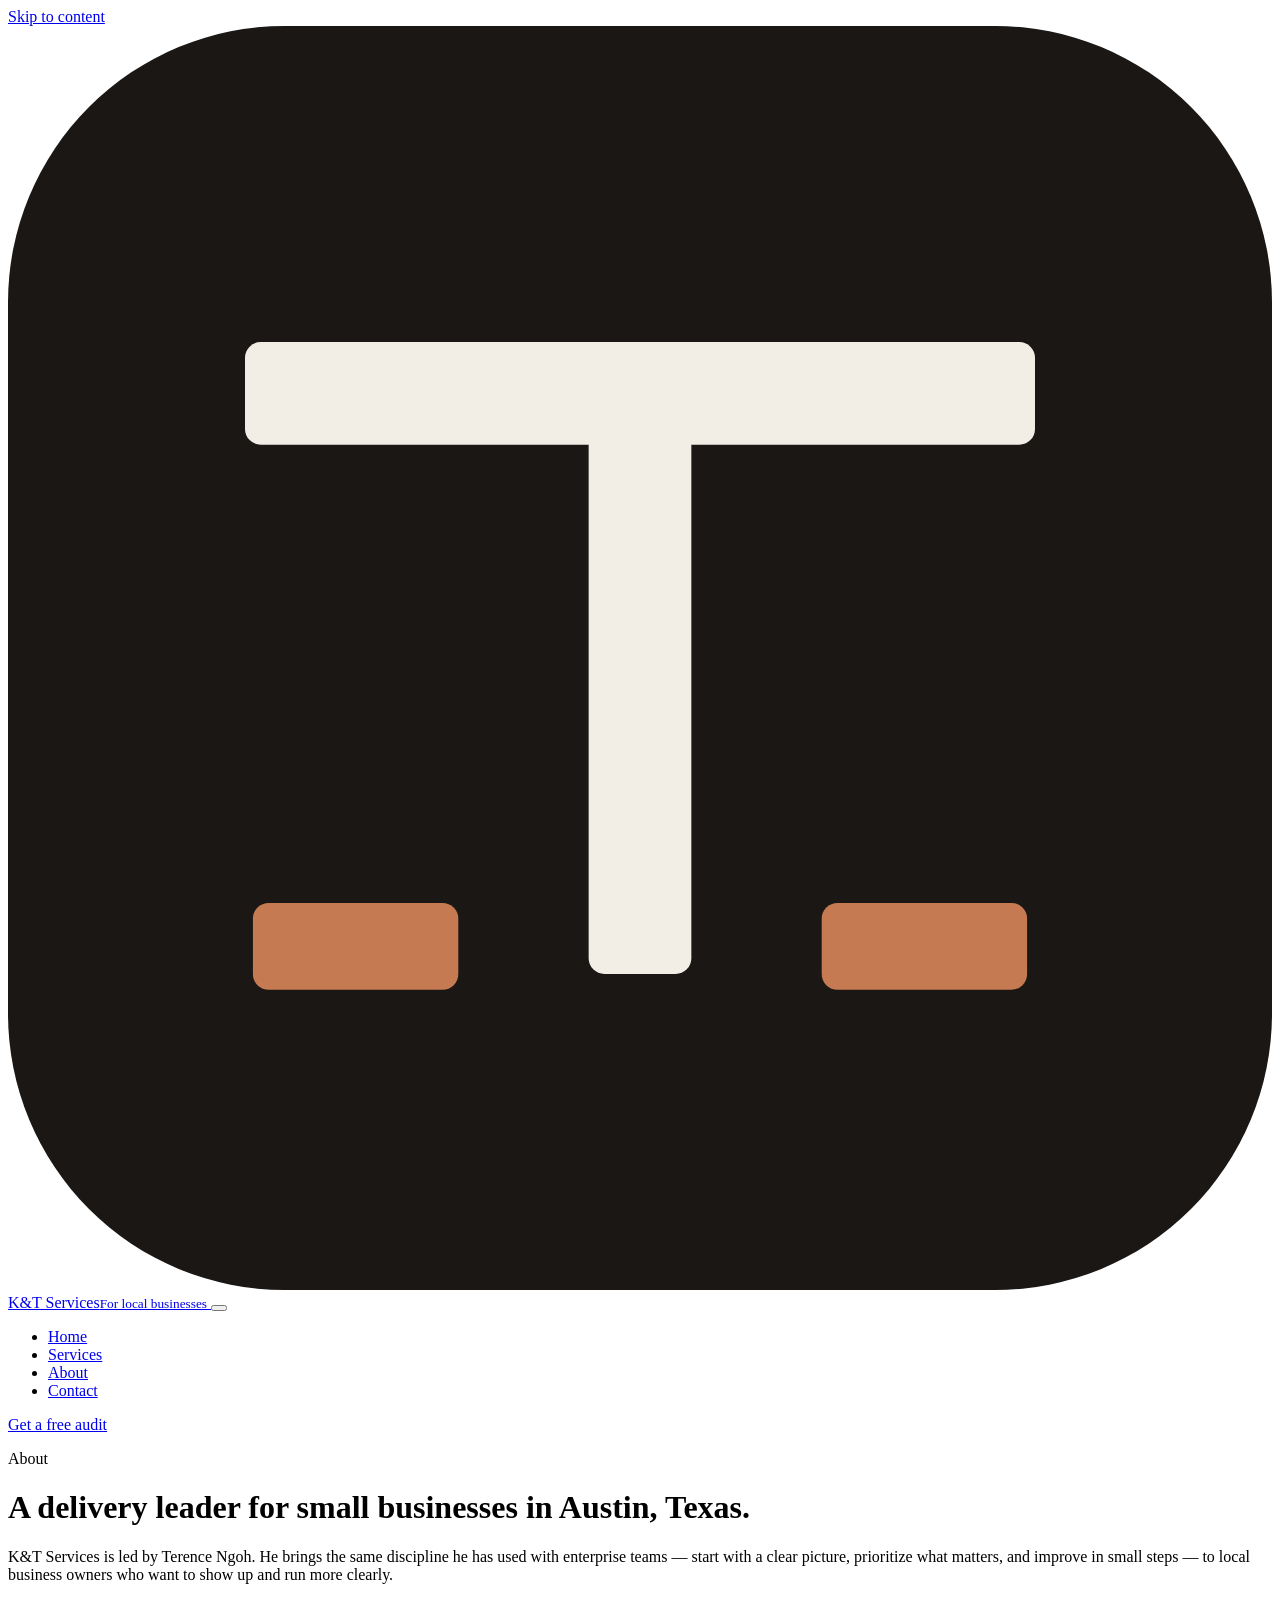
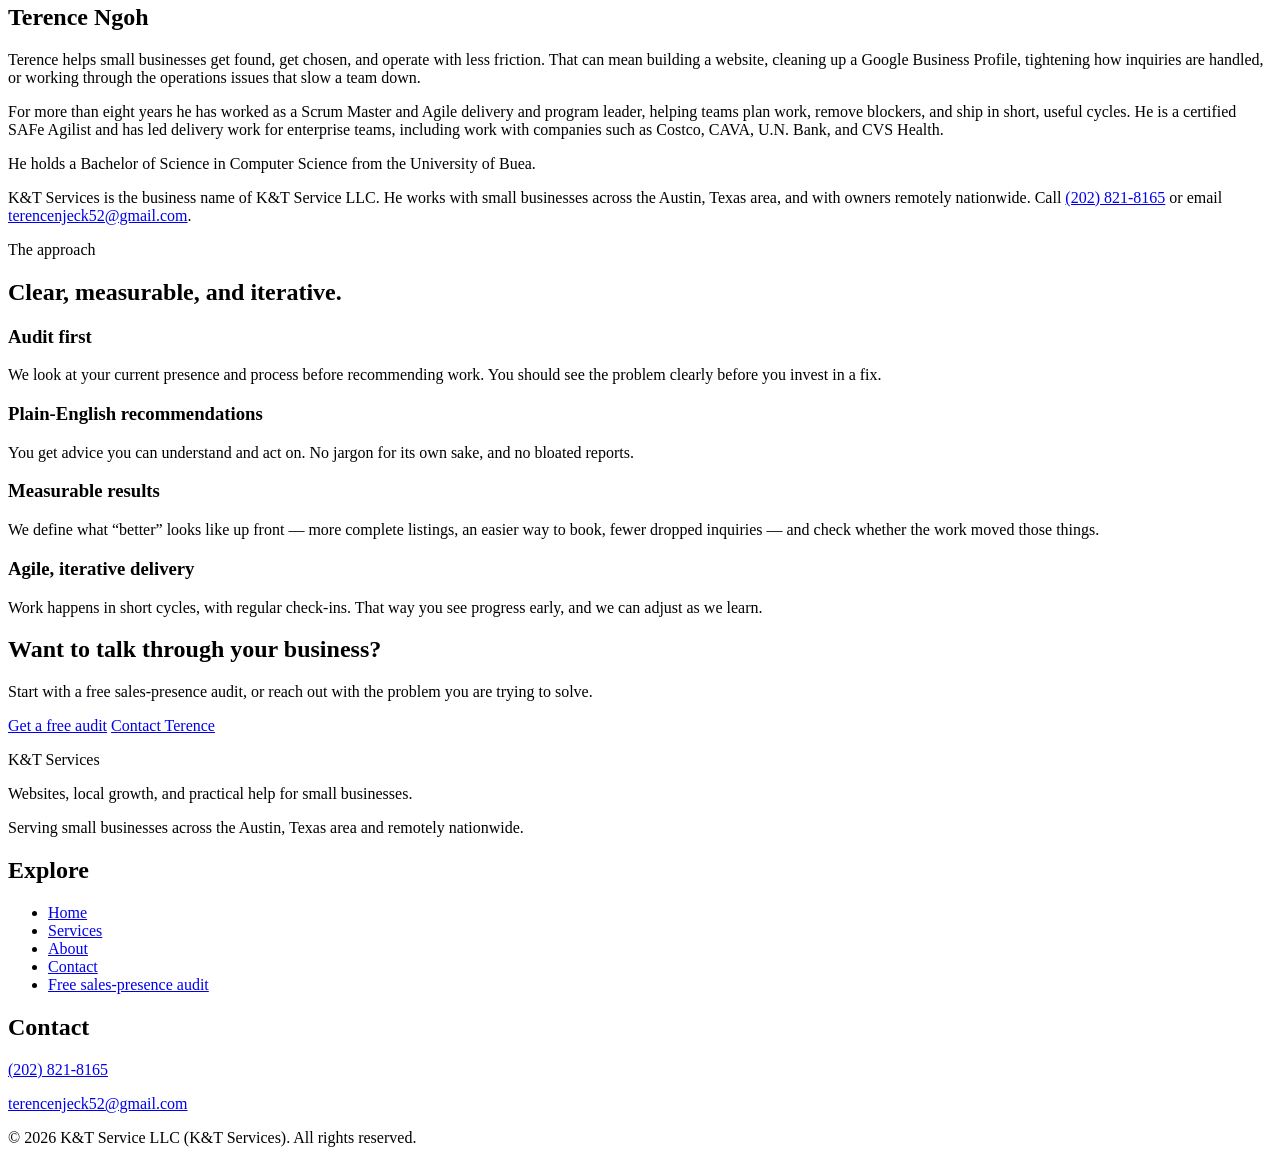
==== about.html @ d7139a8d "Austin version: change service area from DC/MD/VA to Austin, Texas" ====
<!DOCTYPE html>
<html lang="en">
<head>
  <meta charset="utf-8">
  <meta name="viewport" content="width=device-width, initial-scale=1">
  <title>About Terence Ngoh | K&amp;T Services in Austin, TX</title>
  <meta name="description" content="Terence Ngoh leads K&amp;T Services (K&amp;T Service LLC) and helps Austin, Texas businesses with websites, local visibility, and operations.">
  <link rel="canonical" href="https://terencengoh.github.io/k-and-t-services/about.html">
  <meta name="theme-color" content="#f3eee5">
  <meta property="og:type" content="website">
  <meta property="og:site_name" content="K&amp;T Services">
  <meta property="og:url" content="https://terencengoh.github.io/k-and-t-services/about.html">
  <meta property="og:locale" content="en_US">
  <meta property="og:title" content="About Terence Ngoh | K&amp;T Services in Austin, TX">
  <meta property="og:description" content="Terence Ngoh leads K&amp;T Services (K&amp;T Service LLC) and helps Austin, Texas businesses with websites, local visibility, and operations.">
  <meta name="twitter:card" content="summary">
  <meta name="twitter:title" content="About Terence Ngoh | K&amp;T Services in Austin, TX">
  <meta name="twitter:description" content="Terence Ngoh leads K&amp;T Services (K&amp;T Service LLC) and helps Austin, Texas businesses with websites, local visibility, and operations.">
  <link rel="icon" href="favicon.svg" type="image/svg+xml">
  <link rel="preconnect" href="https://fonts.googleapis.com">
  <link rel="preconnect" href="https://fonts.gstatic.com" crossorigin>
  <link href="https://fonts.googleapis.com/css2?family=Source+Serif+4:opsz,wght@8..60,500;8..60,600;8..60,700&display=swap" rel="stylesheet">
  <link rel="stylesheet" href="css/styles.css">
  <script type="application/ld+json">
{
  "@context": "https://schema.org",
  "@graph": [
    {
      "@type": "ProfessionalService",
      "@id": "https://terencengoh.github.io/k-and-t-services/#business",
      "name": "K&T Services",
      "legalName": "K&T Service LLC",
      "url": "https://terencengoh.github.io/k-and-t-services/",
      "description": "K&T Services builds websites, strengthens local visibility, and helps small businesses with sales and operations. Serving small businesses across the Austin, Texas area and remotely nationwide.",
      "telephone": "+1-202-821-8165",
      "email": "terencenjeck52@gmail.com",
      "logo": {
        "@type": "ImageObject",
        "url": "https://terencengoh.github.io/k-and-t-services/favicon.svg"
      },
      "founder": {
        "@type": "Person",
        "name": "Terence Ngoh",
        "url": "https://terencengoh.github.io/k-and-t-services/about.html"
      },
      "areaServed": [
        {
          "@type": "City",
          "name": "Austin, TX"
        },
        {
          "@type": "AdministrativeArea",
          "name": "Austin metro area, Texas"
        },
        {
          "@type": "Country",
          "name": "United States"
        }
      ],
      "hasOfferCatalog": {
        "@type": "OfferCatalog",
        "name": "Small-business services",
        "itemListElement": [
          {
            "@type": "Offer",
            "itemOffered": {
              "@type": "Service",
              "name": "Website building",
              "description": "A clear, mobile-friendly website that explains what a business does, builds trust, and makes it easy to call, book, or inquire.",
              "url": "https://terencengoh.github.io/k-and-t-services/services.html#websites"
            }
          },
          {
            "@type": "Offer",
            "itemOffered": {
              "@type": "Service",
              "name": "Local business growth",
              "description": "Google Business Profile, reviews, local search, consistent listings, social presence, and online booking so nearby customers can find and choose a business.",
              "url": "https://terencengoh.github.io/k-and-t-services/services.html#local-growth"
            }
          },
          {
            "@type": "Offer",
            "itemOffered": {
              "@type": "Service",
              "name": "Sales and operations help",
              "description": "Practical fixes for messy intake, unclear offers, broken follow-up, and day-to-day processes that slow a small business down or leak sales.",
              "url": "https://terencengoh.github.io/k-and-t-services/services.html#problem-solving"
            }
          },
          {
            "@type": "Offer",
            "itemOffered": {
              "@type": "Service",
              "name": "Free sales-presence audit",
              "description": "A review of how a business shows up online, with straightforward recommendations the owner can act on.",
              "url": "https://terencengoh.github.io/k-and-t-services/contact.html"
            }
          }
        ]
      },
      "contactPoint": {
        "@type": "ContactPoint",
        "telephone": "+1-202-821-8165",
        "email": "terencenjeck52@gmail.com",
        "contactType": "customer support",
        "areaServed": [
          "Austin, TX",
          "United States"
        ],
        "availableLanguage": "English"
      }
    },
    {
      "@type": "WebSite",
      "@id": "https://terencengoh.github.io/k-and-t-services/#website",
      "url": "https://terencengoh.github.io/k-and-t-services/",
      "name": "K&T Services",
      "publisher": {
        "@id": "https://terencengoh.github.io/k-and-t-services/#business"
      },
      "inLanguage": "en"
    }
  ]
}
  </script>
</head>
<body>
  <a class="skip-link" href="#main">Skip to content</a>
  <header class="site-header">
    <div class="header-inner">
      <a class="logo" href="index.html">
        <svg class="logo-mark" viewBox="0 0 32 32" aria-hidden="true" focusable="false">
  <rect width="32" height="32" rx="7" fill="#1a1714"/>
  <rect x="6" y="8" width="20" height="2.6" rx="0.4" fill="#f3eee5"/>
  <rect x="14.7" y="8" width="2.6" height="16" rx="0.4" fill="#f3eee5"/>
  <rect x="6.2" y="22.2" width="5.2" height="2.2" rx="0.4" fill="#c57a52"/>
  <rect x="20.6" y="22.2" width="5.2" height="2.2" rx="0.4" fill="#c57a52"/>
</svg>
        <span class="wordmark">K&amp;T Services<small>For local businesses</small></span>
      </a>
      <button class="nav-toggle" id="nav-toggle" type="button" aria-expanded="false" aria-controls="site-nav" aria-label="Open menu">
        <span class="nav-toggle-bars"></span>
      </button>
      <nav class="site-nav" id="site-nav" aria-label="Primary">
        <ul>
          <li><a href="index.html">Home</a></li>
          <li><a href="services.html">Services</a></li>
          <li><a href="about.html" aria-current="page">About</a></li>
          <li><a href="contact.html">Contact</a></li>
        </ul>
        <a class="btn header-cta" href="contact.html?service=audit">Get a free audit</a>
      </nav>
    </div>
  </header>
  <main id="main">
    <header class="page-hero">
      <div class="wrap">
        <p class="section-kicker">About</p>
        <h1>A delivery leader for small businesses in Austin, Texas.</h1>
        <p class="lede">K&amp;T Services is led by Terence Ngoh. He brings the same discipline he has used with enterprise teams — start with a clear picture, prioritize what matters, and improve in small steps — to local business owners who want to show up and run more clearly.</p>
      </div>
    </header>

    <section class="section" aria-labelledby="about-terence">
      <div class="wrap-narrow">
        <h2 id="about-terence">Terence Ngoh</h2>
        <p>Terence helps small businesses get found, get chosen, and operate with less friction. That can mean building a website, cleaning up a Google Business Profile, tightening how inquiries are handled, or working through the operations issues that slow a team down.</p>
        <p>For more than eight years he has worked as a Scrum Master and Agile delivery and program leader, helping teams plan work, remove blockers, and ship in short, useful cycles. He is a certified SAFe Agilist and has led delivery work for enterprise teams, including work with companies such as Costco, CAVA, U.N. Bank, and CVS Health.</p>
        <p>He holds a Bachelor of Science in Computer Science from the University of Buea.</p>
        <p>K&amp;T Services is the business name of K&amp;T Service LLC. He works with small businesses across the Austin, Texas area, and with owners remotely nationwide. Call <a href="tel:+12028218165">(202) 821-8165</a> or email <a href="mailto:terencenjeck52@gmail.com">terencenjeck52@gmail.com</a>.</p>
      </div>
    </section>

    <section class="section band" aria-labelledby="approach-heading">
      <div class="wrap">
        <div class="section-head">
          <p class="section-kicker">The approach</p>
          <h2 id="approach-heading">Clear, measurable, and iterative.</h2>
        </div>
        <div class="approach-grid">
          <article class="approach-item">
            <h3>Audit first</h3>
            <p>We look at your current presence and process before recommending work. You should see the problem clearly before you invest in a fix.</p>
          </article>
          <article class="approach-item">
            <h3>Plain-English recommendations</h3>
            <p>You get advice you can understand and act on. No jargon for its own sake, and no bloated reports.</p>
          </article>
          <article class="approach-item">
            <h3>Measurable results</h3>
            <p>We define what “better” looks like up front — more complete listings, an easier way to book, fewer dropped inquiries — and check whether the work moved those things.</p>
          </article>
          <article class="approach-item">
            <h3>Agile, iterative delivery</h3>
            <p>Work happens in short cycles, with regular check-ins. That way you see progress early, and we can adjust as we learn.</p>
          </article>
        </div>
      </div>
    </section>

    <section class="section" aria-labelledby="about-cta">
      <div class="wrap-narrow">
        <h2 id="about-cta">Want to talk through your business?</h2>
        <p>Start with a free sales-presence audit, or reach out with the problem you are trying to solve.</p>
        <div class="btn-row">
          <a class="btn btn-primary" href="contact.html?service=audit">Get a free audit</a>
          <a class="btn btn-secondary" href="contact.html">Contact Terence</a>
        </div>
      </div>
    </section>
  </main>
  <footer class="site-footer">
    <div class="wrap footer-grid">
      <div>
        <p class="wordmark">K&amp;T Services</p>
        <p>Websites, local growth, and practical help for small businesses.</p>
        <p>Serving small businesses across the Austin, Texas area and remotely nationwide.</p>
      </div>
      <nav class="footer-nav" aria-label="Footer">
        <h2>Explore</h2>
        <ul>
          <li><a href="index.html">Home</a></li>
          <li><a href="services.html">Services</a></li>
          <li><a href="about.html">About</a></li>
          <li><a href="contact.html">Contact</a></li>
          <li><a href="contact.html?service=audit">Free sales-presence audit</a></li>
        </ul>
      </nav>
      <div class="footer-contact">
        <h2>Contact</h2>
        <p><a href="tel:+12028218165">(202) 821-8165</a></p>
        <p><a href="mailto:terencenjeck52@gmail.com">terencenjeck52@gmail.com</a></p>
      </div>
    </div>
    <div class="wrap footer-meta">
      <p>&copy; <span data-year>2026</span> K&amp;T Service LLC (K&amp;T Services). All rights reserved.</p>
    </div>
  </footer>
  <script src="js/main.js" defer></script>
</body>
</html>
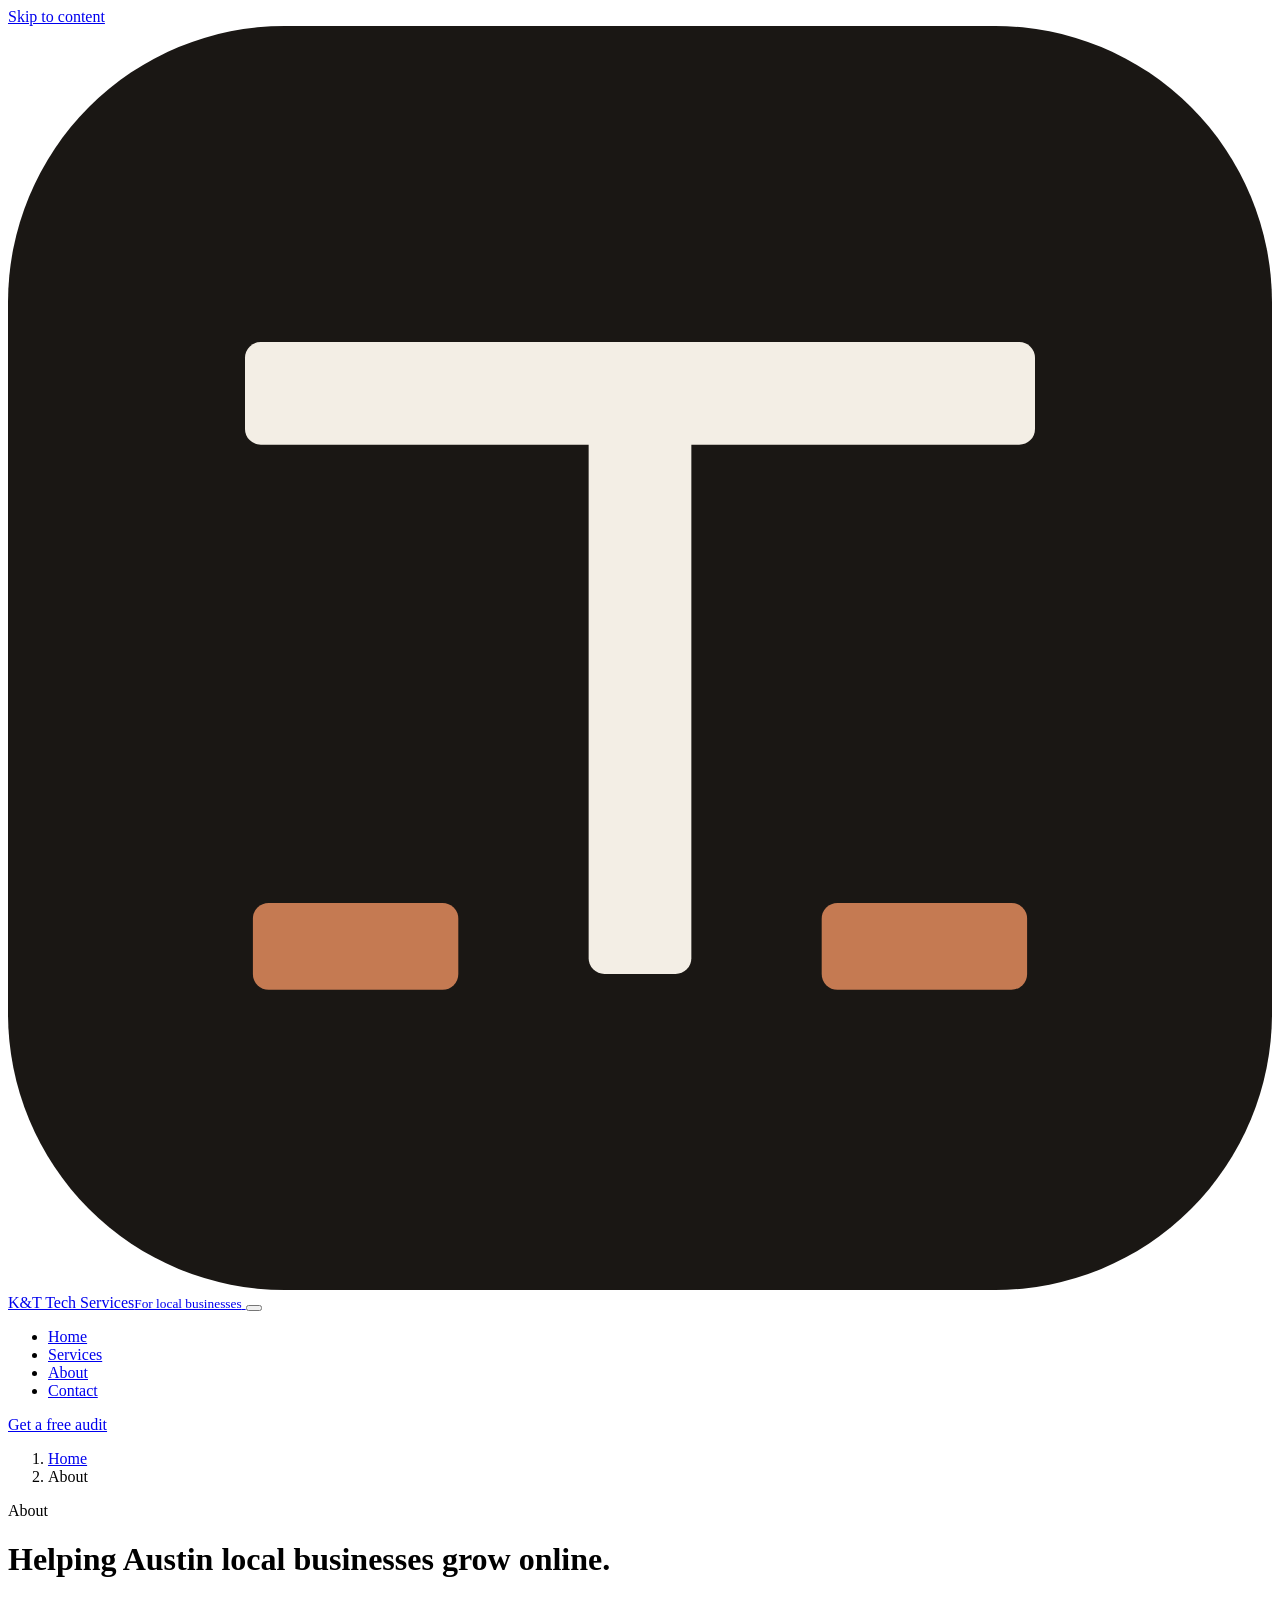
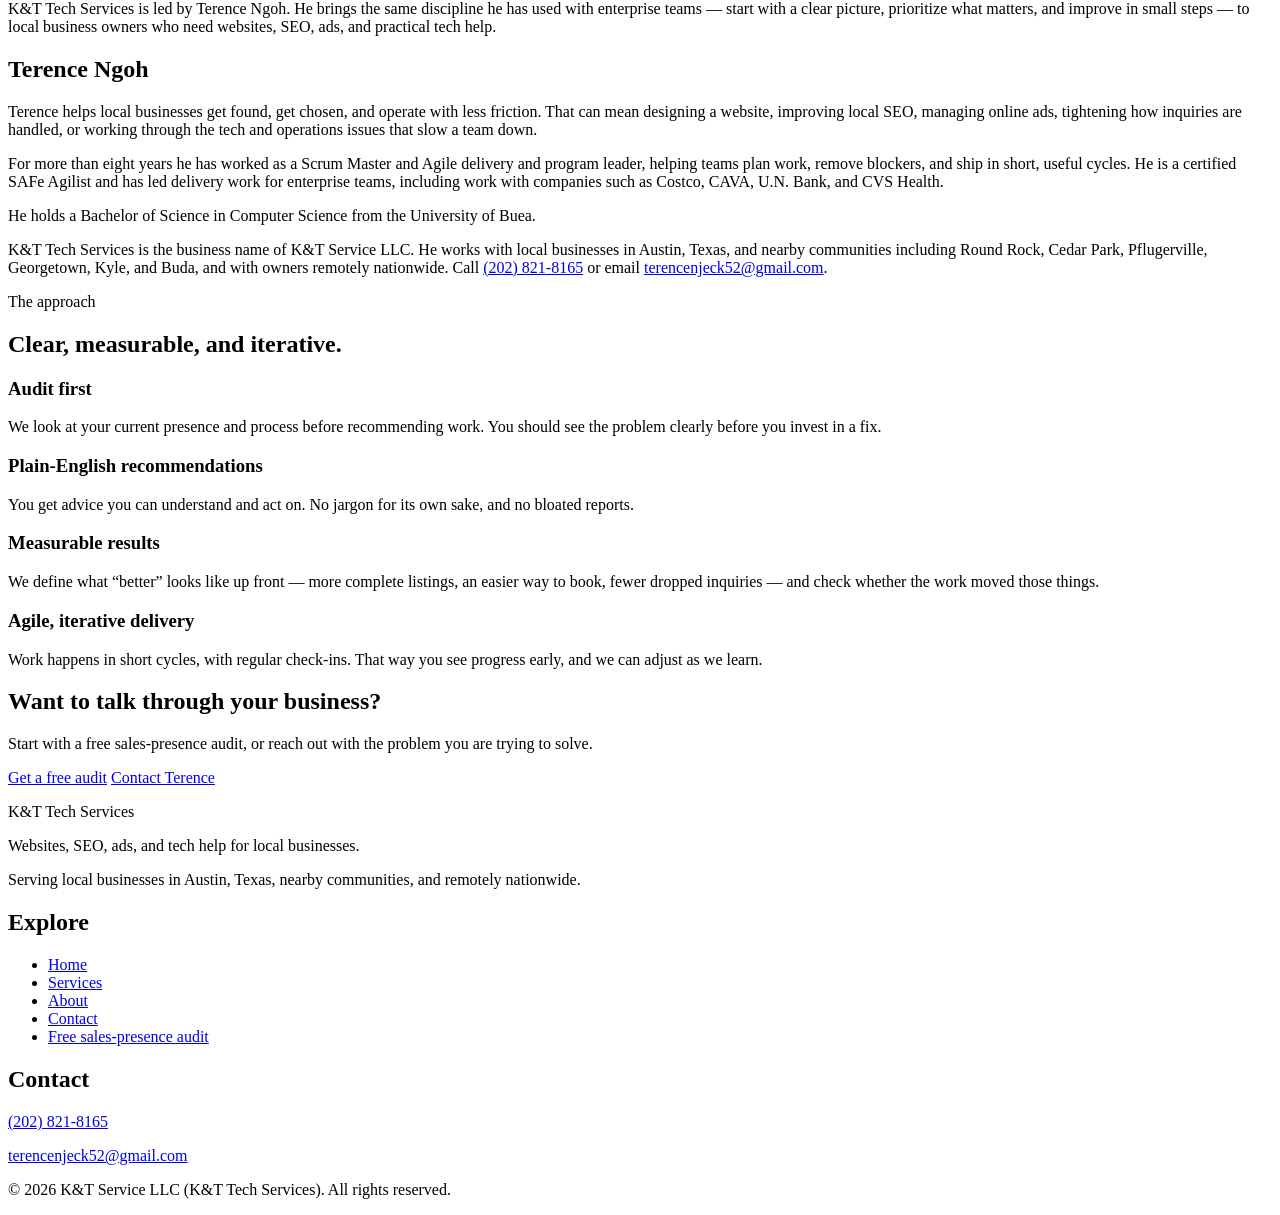
==== commit bbf19f0f: "SEO: rebrand to K&T Tech Services and add ads, Austin schema, and on-page metadata" ====
--- a/about.html
+++ b/about.html
@@ -3,19 +3,19 @@
 <head>
   <meta charset="utf-8">
   <meta name="viewport" content="width=device-width, initial-scale=1">
-  <title>About Terence Ngoh | K&amp;T Services in Austin, TX</title>
-  <meta name="description" content="Terence Ngoh leads K&amp;T Services (K&amp;T Service LLC) and helps Austin, Texas businesses with websites, local visibility, and operations.">
+  <title>About Terence Ngoh | K&amp;T Tech Services in Austin</title>
+  <meta name="description" content="Terence Ngoh leads K&amp;T Tech Services (K&amp;T Service LLC), helping Austin local businesses with websites, SEO, ads, and tech work.">
   <link rel="canonical" href="https://terencengoh.github.io/k-and-t-services/about.html">
   <meta name="theme-color" content="#f3eee5">
   <meta property="og:type" content="website">
-  <meta property="og:site_name" content="K&amp;T Services">
+  <meta property="og:site_name" content="K&amp;T Tech Services">
   <meta property="og:url" content="https://terencengoh.github.io/k-and-t-services/about.html">
   <meta property="og:locale" content="en_US">
-  <meta property="og:title" content="About Terence Ngoh | K&amp;T Services in Austin, TX">
-  <meta property="og:description" content="Terence Ngoh leads K&amp;T Services (K&amp;T Service LLC) and helps Austin, Texas businesses with websites, local visibility, and operations.">
+  <meta property="og:title" content="About Terence Ngoh | K&amp;T Tech Services in Austin">
+  <meta property="og:description" content="Terence Ngoh leads K&amp;T Tech Services (K&amp;T Service LLC), helping Austin local businesses with websites, SEO, ads, and tech work.">
   <meta name="twitter:card" content="summary">
-  <meta name="twitter:title" content="About Terence Ngoh | K&amp;T Services in Austin, TX">
-  <meta name="twitter:description" content="Terence Ngoh leads K&amp;T Services (K&amp;T Service LLC) and helps Austin, Texas businesses with websites, local visibility, and operations.">
+  <meta name="twitter:title" content="About Terence Ngoh | K&amp;T Tech Services in Austin">
+  <meta name="twitter:description" content="Terence Ngoh leads K&amp;T Tech Services (K&amp;T Service LLC), helping Austin local businesses with websites, SEO, ads, and tech work.">
   <link rel="icon" href="favicon.svg" type="image/svg+xml">
   <link rel="preconnect" href="https://fonts.googleapis.com">
   <link rel="preconnect" href="https://fonts.gstatic.com" crossorigin>
@@ -28,12 +28,14 @@
     {
       "@type": "ProfessionalService",
       "@id": "https://terencengoh.github.io/k-and-t-services/#business",
-      "name": "K&T Services",
+      "name": "K&T Tech Services",
       "legalName": "K&T Service LLC",
+      "alternateName": "K&T Services",
       "url": "https://terencengoh.github.io/k-and-t-services/",
-      "description": "K&T Services builds websites, strengthens local visibility, and helps small businesses with sales and operations. Serving small businesses across the Austin, Texas area and remotely nationwide.",
+      "description": "K&T Tech Services is a website design, SEO, ads, and tech services company for local businesses in Austin, Texas. The company builds local and business websites, manages SEO and online advertising, and helps with other tech work. Serving local businesses across the Austin, Texas area and remotely nationwide.",
       "telephone": "+1-202-821-8165",
       "email": "terencenjeck52@gmail.com",
+      "image": "https://terencengoh.github.io/k-and-t-services/favicon.svg",
       "logo": {
         "@type": "ImageObject",
         "url": "https://terencengoh.github.io/k-and-t-services/favicon.svg"
@@ -43,49 +45,140 @@
         "name": "Terence Ngoh",
         "url": "https://terencengoh.github.io/k-and-t-services/about.html"
       },
+      "serviceType": [
+        "Website design",
+        "Search engine optimization",
+        "Local SEO",
+        "Online advertising",
+        "Technology consulting"
+      ],
       "areaServed": [
         {
           "@type": "City",
-          "name": "Austin, TX"
+          "name": "Austin",
+          "containedInPlace": {
+            "@type": "State",
+            "name": "Texas"
+          }
+        },
+        {
+          "@type": "City",
+          "name": "Round Rock",
+          "containedInPlace": {
+            "@type": "State",
+            "name": "Texas"
+          }
+        },
+        {
+          "@type": "City",
+          "name": "Cedar Park",
+          "containedInPlace": {
+            "@type": "State",
+            "name": "Texas"
+          }
+        },
+        {
+          "@type": "City",
+          "name": "Pflugerville",
+          "containedInPlace": {
+            "@type": "State",
+            "name": "Texas"
+          }
+        },
+        {
+          "@type": "City",
+          "name": "Georgetown",
+          "containedInPlace": {
+            "@type": "State",
+            "name": "Texas"
+          }
+        },
+        {
+          "@type": "City",
+          "name": "Kyle",
+          "containedInPlace": {
+            "@type": "State",
+            "name": "Texas"
+          }
+        },
+        {
+          "@type": "City",
+          "name": "Buda",
+          "containedInPlace": {
+            "@type": "State",
+            "name": "Texas"
+          }
         },
         {
           "@type": "AdministrativeArea",
-          "name": "Austin metro area, Texas"
+          "name": "Travis County, Texas"
+        },
+        {
+          "@type": "AdministrativeArea",
+          "name": "Williamson County, Texas"
         },
         {
           "@type": "Country",
           "name": "United States"
         }
       ],
+      "sameAs": [
+        "https://www.facebook.com/profile.php?id=61582597083300"
+      ],
       "hasOfferCatalog": {
         "@type": "OfferCatalog",
-        "name": "Small-business services",
+        "name": "Services for local businesses",
         "itemListElement": [
           {
             "@type": "Offer",
             "itemOffered": {
               "@type": "Service",
-              "name": "Website building",
+              "name": "Website design",
               "description": "A clear, mobile-friendly website that explains what a business does, builds trust, and makes it easy to call, book, or inquire.",
-              "url": "https://terencengoh.github.io/k-and-t-services/services.html#websites"
+              "url": "https://terencengoh.github.io/k-and-t-services/services.html#websites",
+              "serviceType": "Website design",
+              "provider": {
+                "@id": "https://terencengoh.github.io/k-and-t-services/#business"
+              }
             }
           },
           {
             "@type": "Offer",
             "itemOffered": {
               "@type": "Service",
-              "name": "Local business growth",
-              "description": "Google Business Profile, reviews, local search, consistent listings, social presence, and online booking so nearby customers can find and choose a business.",
-              "url": "https://terencengoh.github.io/k-and-t-services/services.html#local-growth"
+              "name": "Local SEO",
+              "description": "Google Business Profile, reviews, local search, consistent listings, and a stronger search presence so nearby customers can find and choose a business.",
+              "url": "https://terencengoh.github.io/k-and-t-services/services.html#seo",
+              "serviceType": "Local SEO",
+              "provider": {
+                "@id": "https://terencengoh.github.io/k-and-t-services/#business"
+              }
             }
           },
           {
             "@type": "Offer",
             "itemOffered": {
               "@type": "Service",
-              "name": "Sales and operations help",
-              "description": "Practical fixes for messy intake, unclear offers, broken follow-up, and day-to-day processes that slow a small business down or leak sales.",
-              "url": "https://terencengoh.github.io/k-and-t-services/services.html#problem-solving"
+              "name": "Online advertising",
+              "description": "Planning and management of online ads on Google, Facebook, and similar platforms so local businesses can reach nearby customers.",
+              "url": "https://terencengoh.github.io/k-and-t-services/services.html#ads",
+              "serviceType": "Online advertising",
+              "provider": {
+                "@id": "https://terencengoh.github.io/k-and-t-services/#business"
+              }
+            }
+          },
+          {
+            "@type": "Offer",
+            "itemOffered": {
+              "@type": "Service",
+              "name": "Tech and operations help",
+              "description": "Practical tech and operations help, including messy intake, unclear offers, broken follow-up, and day-to-day processes that slow a small business down.",
+              "url": "https://terencengoh.github.io/k-and-t-services/services.html#tech",
+              "serviceType": "Technology consulting",
+              "provider": {
+                "@id": "https://terencengoh.github.io/k-and-t-services/#business"
+              }
             }
           },
           {
@@ -94,7 +187,11 @@
               "@type": "Service",
               "name": "Free sales-presence audit",
               "description": "A review of how a business shows up online, with straightforward recommendations the owner can act on.",
-              "url": "https://terencengoh.github.io/k-and-t-services/contact.html"
+              "url": "https://terencengoh.github.io/k-and-t-services/contact.html",
+              "serviceType": "Business consultation",
+              "provider": {
+                "@id": "https://terencengoh.github.io/k-and-t-services/#business"
+              }
             }
           }
         ]
@@ -115,11 +212,47 @@
       "@type": "WebSite",
       "@id": "https://terencengoh.github.io/k-and-t-services/#website",
       "url": "https://terencengoh.github.io/k-and-t-services/",
-      "name": "K&T Services",
+      "name": "K&T Tech Services",
+      "description": "Website design, SEO, online ads, and tech services for local businesses in Austin, Texas.",
       "publisher": {
         "@id": "https://terencengoh.github.io/k-and-t-services/#business"
       },
       "inLanguage": "en"
+    },
+    {
+      "@type": "WebPage",
+      "@id": "https://terencengoh.github.io/k-and-t-services/about.html#webpage",
+      "url": "https://terencengoh.github.io/k-and-t-services/about.html",
+      "name": "About Terence Ngoh | K&T Tech Services in Austin",
+      "description": "Terence Ngoh leads K&T Tech Services (K&T Service LLC), helping Austin local businesses with websites, SEO, ads, and tech work.",
+      "isPartOf": {
+        "@id": "https://terencengoh.github.io/k-and-t-services/#website"
+      },
+      "about": {
+        "@id": "https://terencengoh.github.io/k-and-t-services/#business"
+      },
+      "inLanguage": "en",
+      "breadcrumb": {
+        "@id": "https://terencengoh.github.io/k-and-t-services/about.html#breadcrumb"
+      }
+    },
+    {
+      "@type": "BreadcrumbList",
+      "@id": "https://terencengoh.github.io/k-and-t-services/about.html#breadcrumb",
+      "itemListElement": [
+        {
+          "@type": "ListItem",
+          "position": 1,
+          "name": "Home",
+          "item": "https://terencengoh.github.io/k-and-t-services/"
+        },
+        {
+          "@type": "ListItem",
+          "position": 2,
+          "name": "About",
+          "item": "https://terencengoh.github.io/k-and-t-services/about.html"
+        }
+      ]
     }
   ]
 }
@@ -137,7 +270,7 @@
   <rect x="6.2" y="22.2" width="5.2" height="2.2" rx="0.4" fill="#c57a52"/>
   <rect x="20.6" y="22.2" width="5.2" height="2.2" rx="0.4" fill="#c57a52"/>
 </svg>
-        <span class="wordmark">K&amp;T Services<small>For local businesses</small></span>
+        <span class="wordmark">K&amp;T Tech Services<small>For local businesses</small></span>
       </a>
       <button class="nav-toggle" id="nav-toggle" type="button" aria-expanded="false" aria-controls="site-nav" aria-label="Open menu">
         <span class="nav-toggle-bars"></span>
@@ -156,19 +289,25 @@
   <main id="main">
     <header class="page-hero">
       <div class="wrap">
+        <nav class="breadcrumbs" aria-label="Breadcrumb">
+          <ol>
+            <li><a href="index.html">Home</a></li>
+            <li><span aria-current="page">About</span></li>
+          </ol>
+        </nav>
         <p class="section-kicker">About</p>
-        <h1>A delivery leader for small businesses in Austin, Texas.</h1>
-        <p class="lede">K&amp;T Services is led by Terence Ngoh. He brings the same discipline he has used with enterprise teams — start with a clear picture, prioritize what matters, and improve in small steps — to local business owners who want to show up and run more clearly.</p>
+        <h1>Helping Austin local businesses grow online.</h1>
+        <p class="lede">K&amp;T Tech Services is led by Terence Ngoh. He brings the same discipline he has used with enterprise teams — start with a clear picture, prioritize what matters, and improve in small steps — to local business owners who need websites, SEO, ads, and practical tech help.</p>
       </div>
     </header>
 
     <section class="section" aria-labelledby="about-terence">
       <div class="wrap-narrow">
         <h2 id="about-terence">Terence Ngoh</h2>
-        <p>Terence helps small businesses get found, get chosen, and operate with less friction. That can mean building a website, cleaning up a Google Business Profile, tightening how inquiries are handled, or working through the operations issues that slow a team down.</p>
+        <p>Terence helps local businesses get found, get chosen, and operate with less friction. That can mean designing a website, improving local SEO, managing online ads, tightening how inquiries are handled, or working through the tech and operations issues that slow a team down.</p>
         <p>For more than eight years he has worked as a Scrum Master and Agile delivery and program leader, helping teams plan work, remove blockers, and ship in short, useful cycles. He is a certified SAFe Agilist and has led delivery work for enterprise teams, including work with companies such as Costco, CAVA, U.N. Bank, and CVS Health.</p>
         <p>He holds a Bachelor of Science in Computer Science from the University of Buea.</p>
-        <p>K&amp;T Services is the business name of K&amp;T Service LLC. He works with small businesses across the Austin, Texas area, and with owners remotely nationwide. Call <a href="tel:+12028218165">(202) 821-8165</a> or email <a href="mailto:terencenjeck52@gmail.com">terencenjeck52@gmail.com</a>.</p>
+        <p>K&amp;T Tech Services is the business name of K&amp;T Service LLC. He works with local businesses in Austin, Texas, and nearby communities including Round Rock, Cedar Park, Pflugerville, Georgetown, Kyle, and Buda, and with owners remotely nationwide. Call <a href="tel:+12028218165">(202) 821-8165</a> or email <a href="mailto:terencenjeck52@gmail.com">terencenjeck52@gmail.com</a>.</p>
       </div>
     </section>
 
@@ -213,9 +352,9 @@
   <footer class="site-footer">
     <div class="wrap footer-grid">
       <div>
-        <p class="wordmark">K&amp;T Services</p>
-        <p>Websites, local growth, and practical help for small businesses.</p>
-        <p>Serving small businesses across the Austin, Texas area and remotely nationwide.</p>
+        <p class="wordmark">K&amp;T Tech Services</p>
+        <p>Websites, SEO, ads, and tech help for local businesses.</p>
+        <p>Serving local businesses in Austin, Texas, nearby communities, and remotely nationwide.</p>
       </div>
       <nav class="footer-nav" aria-label="Footer">
         <h2>Explore</h2>
@@ -234,7 +373,7 @@
       </div>
     </div>
     <div class="wrap footer-meta">
-      <p>&copy; <span data-year>2026</span> K&amp;T Service LLC (K&amp;T Services). All rights reserved.</p>
+      <p>&copy; <span data-year>2026</span> K&amp;T Service LLC (K&amp;T Tech Services). All rights reserved.</p>
     </div>
   </footer>
   <script src="js/main.js" defer></script>
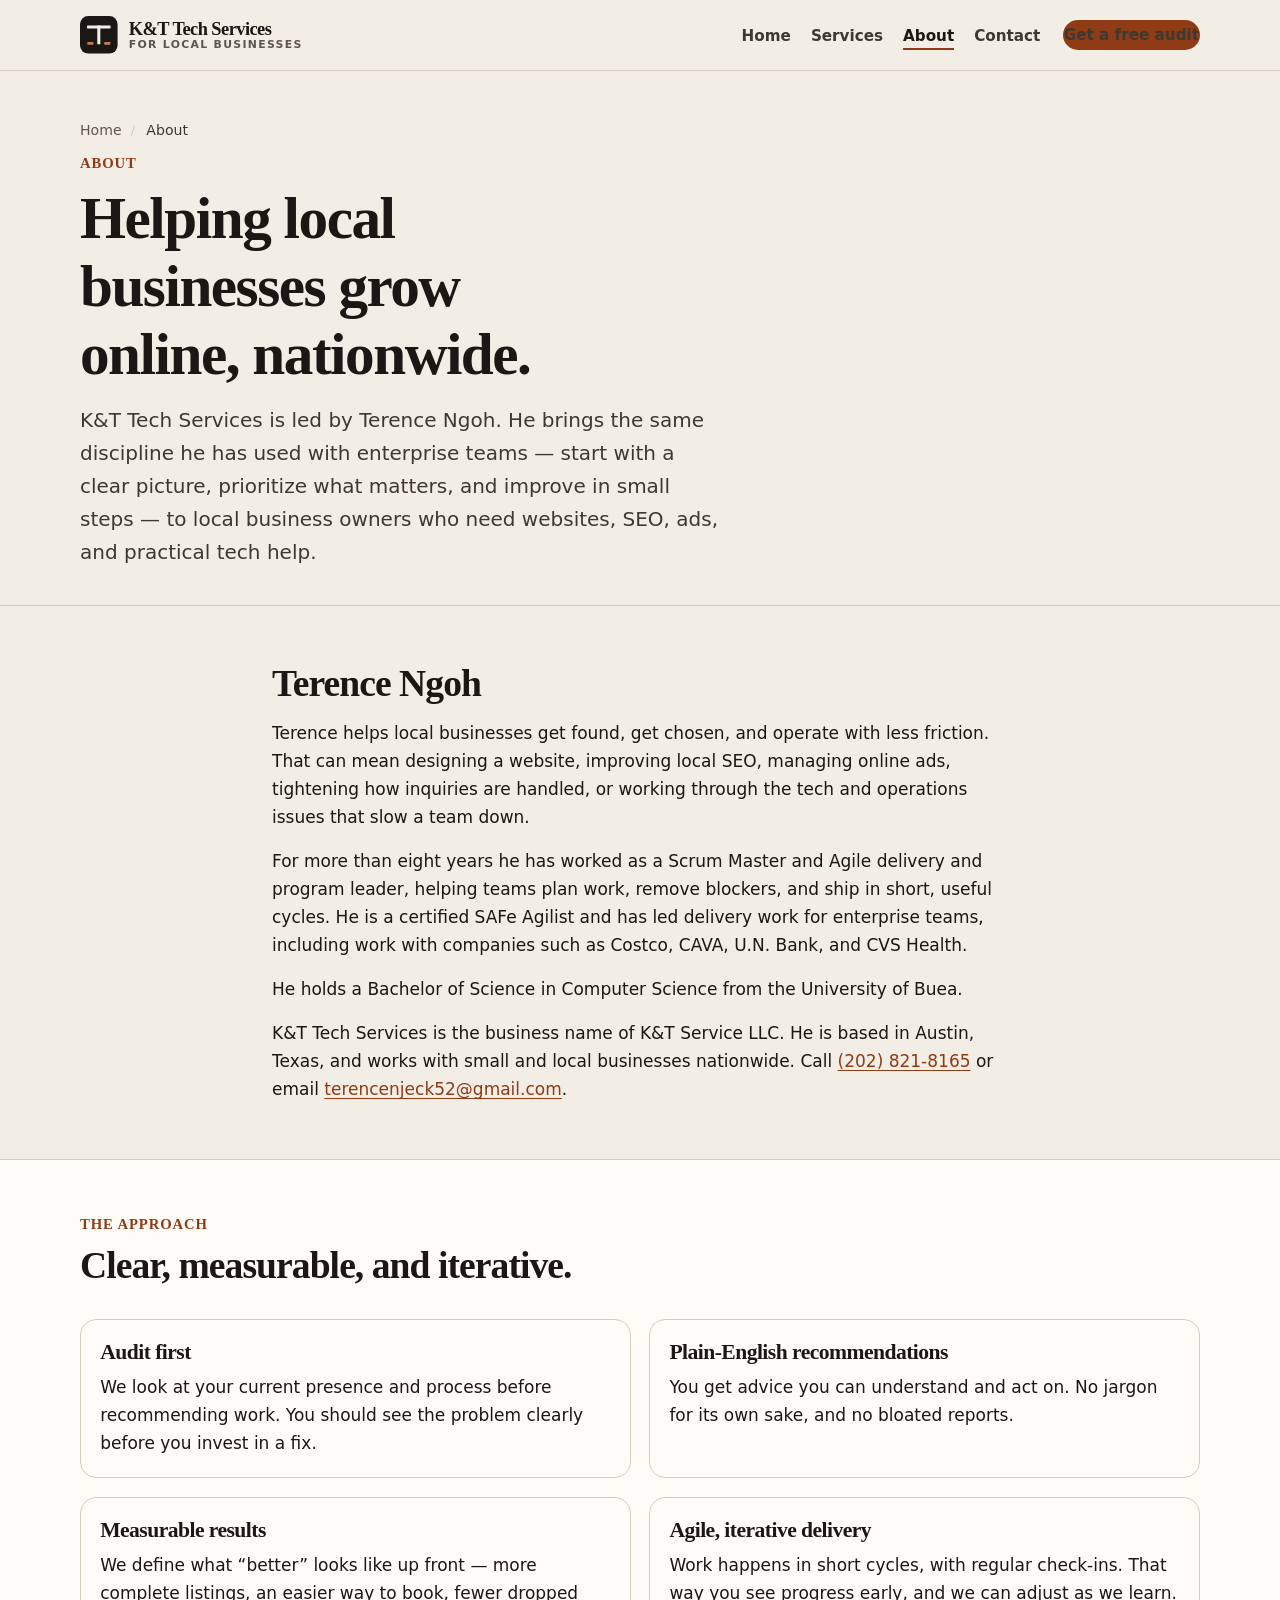
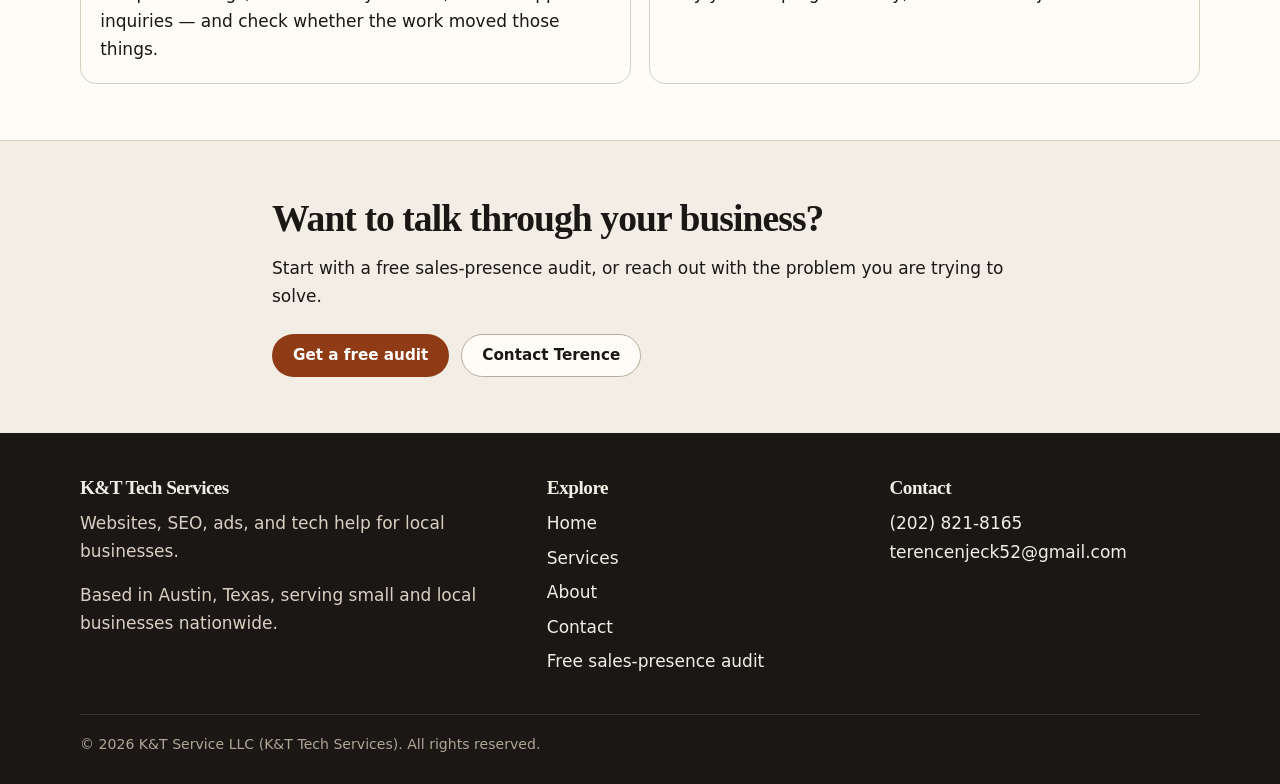
==== commit 90c022c3: "SEO: reframe service area as nationwide, with Austin as the company base" ====
--- a/about.html
+++ b/about.html
@@ -3,19 +3,19 @@
 <head>
   <meta charset="utf-8">
   <meta name="viewport" content="width=device-width, initial-scale=1">
-  <title>About Terence Ngoh | K&amp;T Tech Services in Austin</title>
-  <meta name="description" content="Terence Ngoh leads K&amp;T Tech Services (K&amp;T Service LLC), helping Austin local businesses with websites, SEO, ads, and tech work.">
+  <title>About Terence Ngoh | K&amp;T Tech Services</title>
+  <meta name="description" content="Terence Ngoh leads K&amp;T Tech Services (K&amp;T Service LLC), helping small and local businesses nationwide with websites, SEO, ads, and tech work.">
   <link rel="canonical" href="https://terencengoh.github.io/k-and-t-services/about.html">
   <meta name="theme-color" content="#f3eee5">
   <meta property="og:type" content="website">
   <meta property="og:site_name" content="K&amp;T Tech Services">
   <meta property="og:url" content="https://terencengoh.github.io/k-and-t-services/about.html">
   <meta property="og:locale" content="en_US">
-  <meta property="og:title" content="About Terence Ngoh | K&amp;T Tech Services in Austin">
-  <meta property="og:description" content="Terence Ngoh leads K&amp;T Tech Services (K&amp;T Service LLC), helping Austin local businesses with websites, SEO, ads, and tech work.">
+  <meta property="og:title" content="About Terence Ngoh | K&amp;T Tech Services">
+  <meta property="og:description" content="Terence Ngoh leads K&amp;T Tech Services (K&amp;T Service LLC), helping small and local businesses nationwide with websites, SEO, ads, and tech work.">
   <meta name="twitter:card" content="summary">
-  <meta name="twitter:title" content="About Terence Ngoh | K&amp;T Tech Services in Austin">
-  <meta name="twitter:description" content="Terence Ngoh leads K&amp;T Tech Services (K&amp;T Service LLC), helping Austin local businesses with websites, SEO, ads, and tech work.">
+  <meta name="twitter:title" content="About Terence Ngoh | K&amp;T Tech Services">
+  <meta name="twitter:description" content="Terence Ngoh leads K&amp;T Tech Services (K&amp;T Service LLC), helping small and local businesses nationwide with websites, SEO, ads, and tech work.">
   <link rel="icon" href="favicon.svg" type="image/svg+xml">
   <link rel="preconnect" href="https://fonts.googleapis.com">
   <link rel="preconnect" href="https://fonts.gstatic.com" crossorigin>
@@ -32,7 +32,7 @@
       "legalName": "K&T Service LLC",
       "alternateName": "K&T Services",
       "url": "https://terencengoh.github.io/k-and-t-services/",
-      "description": "K&T Tech Services is a website design, SEO, ads, and tech services company for local businesses in Austin, Texas. The company builds local and business websites, manages SEO and online advertising, and helps with other tech work. Serving local businesses across the Austin, Texas area and remotely nationwide.",
+      "description": "K&T Tech Services is a website design, SEO, ads, and tech services company for small and local businesses nationwide. The company is based in Austin, Texas, and builds local and business websites, manages SEO and online advertising, and helps with other tech work for businesses across the United States.",
       "telephone": "+1-202-821-8165",
       "email": "terencenjeck52@gmail.com",
       "image": "https://terencengoh.github.io/k-and-t-services/favicon.svg",
@@ -52,76 +52,10 @@
         "Online advertising",
         "Technology consulting"
       ],
-      "areaServed": [
-        {
-          "@type": "City",
-          "name": "Austin",
-          "containedInPlace": {
-            "@type": "State",
-            "name": "Texas"
-          }
-        },
-        {
-          "@type": "City",
-          "name": "Round Rock",
-          "containedInPlace": {
-            "@type": "State",
-            "name": "Texas"
-          }
-        },
-        {
-          "@type": "City",
-          "name": "Cedar Park",
-          "containedInPlace": {
-            "@type": "State",
-            "name": "Texas"
-          }
-        },
-        {
-          "@type": "City",
-          "name": "Pflugerville",
-          "containedInPlace": {
-            "@type": "State",
-            "name": "Texas"
-          }
-        },
-        {
-          "@type": "City",
-          "name": "Georgetown",
-          "containedInPlace": {
-            "@type": "State",
-            "name": "Texas"
-          }
-        },
-        {
-          "@type": "City",
-          "name": "Kyle",
-          "containedInPlace": {
-            "@type": "State",
-            "name": "Texas"
-          }
-        },
-        {
-          "@type": "City",
-          "name": "Buda",
-          "containedInPlace": {
-            "@type": "State",
-            "name": "Texas"
-          }
-        },
-        {
-          "@type": "AdministrativeArea",
-          "name": "Travis County, Texas"
-        },
-        {
-          "@type": "AdministrativeArea",
-          "name": "Williamson County, Texas"
-        },
-        {
-          "@type": "Country",
-          "name": "United States"
-        }
-      ],
+      "areaServed": {
+        "@type": "Country",
+        "name": "United States"
+      },
       "sameAs": [
         "https://www.facebook.com/profile.php?id=61582597083300"
       ],
@@ -201,10 +135,7 @@
         "telephone": "+1-202-821-8165",
         "email": "terencenjeck52@gmail.com",
         "contactType": "customer support",
-        "areaServed": [
-          "Austin, TX",
-          "United States"
-        ],
+        "areaServed": "United States",
         "availableLanguage": "English"
       }
     },
@@ -213,7 +144,7 @@
       "@id": "https://terencengoh.github.io/k-and-t-services/#website",
       "url": "https://terencengoh.github.io/k-and-t-services/",
       "name": "K&T Tech Services",
-      "description": "Website design, SEO, online ads, and tech services for local businesses in Austin, Texas.",
+      "description": "Website design, SEO, online ads, and tech services for small and local businesses nationwide.",
       "publisher": {
         "@id": "https://terencengoh.github.io/k-and-t-services/#business"
       },
@@ -223,8 +154,8 @@
       "@type": "WebPage",
       "@id": "https://terencengoh.github.io/k-and-t-services/about.html#webpage",
       "url": "https://terencengoh.github.io/k-and-t-services/about.html",
-      "name": "About Terence Ngoh | K&T Tech Services in Austin",
-      "description": "Terence Ngoh leads K&T Tech Services (K&T Service LLC), helping Austin local businesses with websites, SEO, ads, and tech work.",
+      "name": "About Terence Ngoh | K&T Tech Services",
+      "description": "Terence Ngoh leads K&T Tech Services (K&T Service LLC), helping small and local businesses nationwide with websites, SEO, ads, and tech work.",
       "isPartOf": {
         "@id": "https://terencengoh.github.io/k-and-t-services/#website"
       },
@@ -296,7 +227,7 @@
           </ol>
         </nav>
         <p class="section-kicker">About</p>
-        <h1>Helping Austin local businesses grow online.</h1>
+        <h1>Helping local businesses grow online, nationwide.</h1>
         <p class="lede">K&amp;T Tech Services is led by Terence Ngoh. He brings the same discipline he has used with enterprise teams — start with a clear picture, prioritize what matters, and improve in small steps — to local business owners who need websites, SEO, ads, and practical tech help.</p>
       </div>
     </header>
@@ -307,7 +238,7 @@
         <p>Terence helps local businesses get found, get chosen, and operate with less friction. That can mean designing a website, improving local SEO, managing online ads, tightening how inquiries are handled, or working through the tech and operations issues that slow a team down.</p>
         <p>For more than eight years he has worked as a Scrum Master and Agile delivery and program leader, helping teams plan work, remove blockers, and ship in short, useful cycles. He is a certified SAFe Agilist and has led delivery work for enterprise teams, including work with companies such as Costco, CAVA, U.N. Bank, and CVS Health.</p>
         <p>He holds a Bachelor of Science in Computer Science from the University of Buea.</p>
-        <p>K&amp;T Tech Services is the business name of K&amp;T Service LLC. He works with local businesses in Austin, Texas, and nearby communities including Round Rock, Cedar Park, Pflugerville, Georgetown, Kyle, and Buda, and with owners remotely nationwide. Call <a href="tel:+12028218165">(202) 821-8165</a> or email <a href="mailto:terencenjeck52@gmail.com">terencenjeck52@gmail.com</a>.</p>
+        <p>K&amp;T Tech Services is the business name of K&amp;T Service LLC. He is based in Austin, Texas, and works with small and local businesses nationwide. Call <a href="tel:+12028218165">(202) 821-8165</a> or email <a href="mailto:terencenjeck52@gmail.com">terencenjeck52@gmail.com</a>.</p>
       </div>
     </section>
 
@@ -354,7 +285,7 @@
       <div>
         <p class="wordmark">K&amp;T Tech Services</p>
         <p>Websites, SEO, ads, and tech help for local businesses.</p>
-        <p>Serving local businesses in Austin, Texas, nearby communities, and remotely nationwide.</p>
+        <p>Based in Austin, Texas, serving small and local businesses nationwide.</p>
       </div>
       <nav class="footer-nav" aria-label="Footer">
         <h2>Explore</h2>
--- a/css/styles.css
+++ b/css/styles.css
@@ -0,0 +1,954 @@
+/* K&T Tech Services — shared styles */
+:root {
+  --ink: #1a1714;
+  --ink-soft: #3d3832;
+  --muted: #5c564e;
+  --cream: #f3eee5;
+  --paper: #fffcf7;
+  --sand: #e7dfd2;
+  --line: #d6cdbf;
+  --accent: #8e3b16;
+  --accent-hover: #6f2c10;
+  --accent-soft: #f4e5d8;
+  --forest: #2c4a45;
+  --forest-soft: #dce7e4;
+  --focus: #8e3b16;
+  --danger: #8a1c1c;
+  --shadow: 0 16px 40px rgba(26, 23, 20, 0.08);
+  --shadow-soft: 0 8px 24px rgba(26, 23, 20, 0.06);
+  --radius: 1rem;
+  --radius-sm: 0.75rem;
+  --header-h: 4.35rem;
+  --max: 70rem;
+  --narrow: 46rem;
+  --font-serif: "Source Serif 4", Georgia, "Times New Roman", serif;
+  --font-sans: "Segoe UI", system-ui, -apple-system, "Helvetica Neue", Helvetica, Arial, sans-serif;
+  --space: 1.25rem;
+}
+
+*,
+*::before,
+*::after {
+  box-sizing: border-box;
+}
+
+html {
+  scroll-behavior: smooth;
+}
+
+html:focus-within {
+  scroll-behavior: smooth;
+}
+
+body {
+  margin: 0;
+  background: var(--cream);
+  color: var(--ink);
+  font-family: var(--font-sans);
+  font-size: 1.0625rem;
+  line-height: 1.65;
+  min-height: 100vh;
+  display: flex;
+  flex-direction: column;
+}
+
+img,
+svg {
+  max-width: 100%;
+  display: block;
+}
+
+a {
+  color: var(--accent);
+  text-decoration-thickness: 1px;
+  text-underline-offset: 0.18em;
+}
+
+a:hover {
+  color: var(--accent-hover);
+}
+
+:focus-visible {
+  outline: 2px solid var(--focus);
+  outline-offset: 3px;
+}
+
+.skip-link {
+  position: absolute;
+  left: 1rem;
+  top: -4rem;
+  z-index: 200;
+  background: var(--ink);
+  color: var(--paper);
+  padding: 0.6rem 1rem;
+  border-radius: 0.4rem;
+  text-decoration: none;
+}
+
+.skip-link:focus {
+  top: 0.75rem;
+}
+
+h1,
+h2,
+h3,
+h4,
+.wordmark,
+.step-num,
+.hero-kicker,
+.section-kicker {
+  font-family: var(--font-serif);
+  font-weight: 600;
+  letter-spacing: -0.025em;
+  line-height: 1.15;
+  color: var(--ink);
+}
+
+h1 {
+  font-size: clamp(2.15rem, 5.4vw, 3.7rem);
+  margin: 0 0 1rem;
+}
+
+h2 {
+  font-size: clamp(1.7rem, 3.2vw, 2.35rem);
+  margin: 0 0 0.85rem;
+}
+
+h3 {
+  font-size: 1.35rem;
+  margin: 0 0 0.5rem;
+}
+
+p {
+  margin: 0 0 1rem;
+}
+
+p:last-child {
+  margin-bottom: 0;
+}
+
+.lede {
+  font-size: clamp(1.1rem, 2vw, 1.25rem);
+  color: var(--ink-soft);
+  max-width: 40rem;
+}
+
+.muted {
+  color: var(--muted);
+}
+
+.section-kicker,
+.hero-kicker {
+  display: block;
+  font-size: 0.92rem;
+  font-weight: 600;
+  letter-spacing: 0.06em;
+  text-transform: uppercase;
+  color: var(--accent);
+  margin-bottom: 0.7rem;
+}
+
+.wrap {
+  width: min(calc(100% - 2rem), var(--max));
+  margin-inline: auto;
+}
+
+.wrap-narrow {
+  width: min(calc(100% - 2rem), var(--narrow));
+  margin-inline: auto;
+}
+
+/* Header */
+.site-header {
+  position: sticky;
+  top: 0;
+  z-index: 100;
+  background: color-mix(in srgb, var(--cream) 88%, transparent);
+  backdrop-filter: blur(14px);
+  -webkit-backdrop-filter: blur(14px);
+  border-bottom: 1px solid var(--line);
+}
+
+.header-inner {
+  width: min(calc(100% - 2rem), var(--max));
+  margin-inline: auto;
+  min-height: var(--header-h);
+  display: flex;
+  align-items: center;
+  justify-content: space-between;
+  gap: 1rem;
+}
+
+.logo {
+  display: flex;
+  align-items: center;
+  gap: 0.7rem;
+  text-decoration: none;
+  color: var(--ink);
+  flex-shrink: 0;
+}
+
+.logo:hover {
+  color: var(--ink);
+}
+
+.logo-mark {
+  width: 2.35rem;
+  height: 2.35rem;
+  flex-shrink: 0;
+}
+
+.wordmark {
+  font-size: 1.15rem;
+  letter-spacing: -0.03em;
+  font-weight: 600;
+  line-height: 1.1;
+}
+
+.wordmark small {
+  display: block;
+  font-family: var(--font-sans);
+  font-size: 0.68rem;
+  font-weight: 600;
+  letter-spacing: 0.12em;
+  text-transform: uppercase;
+  color: var(--muted);
+}
+
+.nav-toggle {
+  display: none;
+  width: 2.75rem;
+  height: 2.75rem;
+  border: 1px solid var(--line);
+  background: var(--paper);
+  border-radius: 0.55rem;
+  cursor: pointer;
+  align-items: center;
+  justify-content: center;
+  padding: 0;
+}
+
+.nav-toggle-bars {
+  display: block;
+  width: 1.15rem;
+  height: 2px;
+  background: var(--ink);
+  position: relative;
+  border: 0;
+}
+
+.nav-toggle-bars::before,
+.nav-toggle-bars::after {
+  content: "";
+  position: absolute;
+  left: 0;
+  width: 1.15rem;
+  height: 2px;
+  background: var(--ink);
+}
+
+.nav-toggle-bars::before {
+  top: -6px;
+}
+
+.nav-toggle-bars::after {
+  top: 6px;
+}
+
+.nav-toggle[aria-expanded="true"] .nav-toggle-bars {
+  background: transparent;
+}
+
+.nav-toggle[aria-expanded="true"] .nav-toggle-bars::before {
+  top: 0;
+  transform: rotate(45deg);
+}
+
+.nav-toggle[aria-expanded="true"] .nav-toggle-bars::after {
+  top: 0;
+  transform: rotate(-45deg);
+}
+
+.site-nav {
+  display: flex;
+  align-items: center;
+  gap: 0.35rem 1.4rem;
+}
+
+.site-nav ul {
+  display: flex;
+  gap: 0.2rem 1.25rem;
+  list-style: none;
+  margin: 0;
+  padding: 0;
+}
+
+.site-nav a {
+  color: var(--ink-soft);
+  text-decoration: none;
+  font-weight: 600;
+  font-size: 0.95rem;
+  padding: 0.3rem 0;
+}
+
+.site-nav a:hover,
+.site-nav a[aria-current="page"] {
+  color: var(--ink);
+}
+
+.site-nav a[aria-current="page"] {
+  box-shadow: inset 0 -2px 0 var(--accent);
+}
+
+.btn {
+  display: inline-flex;
+  align-items: center;
+  justify-content: center;
+  gap: 0.45rem;
+  border: 1px solid transparent;
+  border-radius: 999px;
+  padding: 0.72rem 1.25rem;
+  font: inherit;
+  font-size: 0.95rem;
+  font-weight: 650;
+  line-height: 1.2;
+  text-decoration: none;
+  cursor: pointer;
+  transition: background-color 0.15s ease, color 0.15s ease, border-color 0.15s ease, transform 0.15s ease;
+}
+
+.btn:hover {
+  text-decoration: none;
+}
+
+.btn-primary,
+.header-cta {
+  background: var(--accent);
+  color: #fff;
+}
+
+.btn-primary:hover,
+.header-cta:hover {
+  background: var(--accent-hover);
+  color: #fff;
+}
+
+.btn-secondary {
+  background: var(--paper);
+  color: var(--ink);
+  border-color: #b6ac9e;
+}
+
+.btn-secondary:hover {
+  background: #fff;
+  color: var(--ink);
+  border-color: var(--ink);
+}
+
+.btn-ghost {
+  background: transparent;
+  color: #f3eee5;
+  border-color: #9a9186;
+}
+
+.btn-ghost:hover {
+  background: rgba(255, 252, 247, 0.1);
+  color: #fff;
+  border-color: #f3eee5;
+}
+
+.btn-light {
+  background: var(--paper);
+  color: var(--ink);
+}
+
+.btn-light:hover {
+  background: #fff;
+  color: var(--ink);
+}
+
+.btn-row {
+  display: flex;
+  flex-wrap: wrap;
+  gap: 0.75rem;
+  margin-top: 1.5rem;
+}
+
+/* Hero and page headers */
+main {
+  flex: 1;
+}
+
+.hero {
+  padding: 3.25rem 0 3.5rem;
+}
+
+.hero-grid {
+  display: grid;
+  grid-template-columns: minmax(0, 1.15fr) minmax(0, 0.85fr);
+  gap: 2.5rem;
+  align-items: center;
+}
+
+.hero-art {
+  background: var(--paper);
+  border: 1px solid var(--line);
+  border-radius: calc(var(--radius) + 0.25rem);
+  padding: 1.25rem 1.1rem 1rem;
+  box-shadow: var(--shadow);
+}
+
+.hero-art svg {
+  width: 100%;
+  height: auto;
+}
+
+.page-hero {
+  padding: 3rem 0 2.25rem;
+  border-bottom: 1px solid var(--line);
+}
+
+.page-hero h1 {
+  max-width: 18ch;
+}
+
+/* Sections */
+.section {
+  padding: 3.5rem 0;
+}
+
+.section-head {
+  max-width: 40rem;
+  margin-bottom: 2rem;
+}
+
+.band {
+  background: var(--paper);
+  border-block: 1px solid var(--line);
+}
+
+.band-ink {
+  background: var(--ink);
+  color: #f3eee5;
+  border: 0;
+  padding-bottom: 4rem;
+}
+
+.band-ink h2,
+.band-ink .section-kicker {
+  color: #f3eee5;
+}
+
+.band-ink .section-kicker {
+  color: #e8b89a;
+}
+
+.band-ink .muted,
+.band-ink p {
+  color: #d9d0c3;
+}
+
+/* Cards and grids */
+.card-grid {
+  display: grid;
+  grid-template-columns: repeat(2, minmax(0, 1fr));
+  gap: 1.15rem;
+}
+
+.card {
+  background: var(--paper);
+  border: 1px solid var(--line);
+  border-radius: var(--radius);
+  padding: 1.4rem 1.3rem 1.35rem;
+  box-shadow: var(--shadow-soft);
+  height: 100%;
+  display: flex;
+  flex-direction: column;
+}
+
+.band .card {
+  background: var(--cream);
+}
+
+.card-icon {
+  width: 2.75rem;
+  height: 2.75rem;
+  margin-bottom: 1rem;
+  color: var(--accent);
+}
+
+.card a.card-link {
+  margin-top: auto;
+  padding-top: 1rem;
+  font-weight: 650;
+  color: var(--accent);
+  text-decoration: none;
+}
+
+.card a.card-link:hover {
+  color: var(--accent-hover);
+  text-decoration: underline;
+}
+
+.steps {
+  display: grid;
+  grid-template-columns: repeat(3, minmax(0, 1fr));
+  gap: 1.15rem;
+  counter-reset: step;
+}
+
+.step {
+  padding: 0.25rem 0.15rem 0.5rem;
+}
+
+.step-num {
+  display: block;
+  font-size: 2rem;
+  color: var(--accent);
+  margin-bottom: 0.5rem;
+}
+
+.cite {
+  font-size: 0.95rem;
+  color: var(--muted);
+  border-left: 3px solid var(--sand);
+  padding-left: 1rem;
+  margin: 1.25rem 0 0;
+}
+
+.cite a {
+  color: inherit;
+}
+
+/* Service detail blocks */
+.service-block {
+  display: grid;
+  grid-template-columns: minmax(0, 0.9fr) minmax(0, 1.1fr);
+  gap: 2rem;
+  padding: 2.5rem 0;
+  border-top: 1px solid var(--line);
+  align-items: start;
+}
+
+.service-block:first-of-type {
+  border-top: 0;
+  padding-top: 0;
+}
+
+.include-list,
+.check-list {
+  list-style: none;
+  margin: 0 0 1.25rem;
+  padding: 0;
+}
+
+.include-list li,
+.check-list li {
+  position: relative;
+  padding-left: 1.45rem;
+  margin: 0 0 0.55rem;
+}
+
+.include-list li::before,
+.check-list li::before {
+  content: "";
+  position: absolute;
+  left: 0;
+  top: 0.55rem;
+  width: 0.55rem;
+  height: 0.55rem;
+  border-radius: 50%;
+  background: var(--accent);
+}
+
+.who-for {
+  background: var(--accent-soft);
+  border-radius: var(--radius-sm);
+  padding: 1rem 1.1rem;
+}
+
+.who-for strong {
+  display: block;
+  margin-bottom: 0.25rem;
+}
+
+/* About */
+.approach-grid {
+  display: grid;
+  grid-template-columns: repeat(2, minmax(0, 1fr));
+  gap: 1.15rem;
+}
+
+.approach-item {
+  background: var(--paper);
+  border: 1px solid var(--line);
+  border-radius: var(--radius);
+  padding: 1.25rem 1.2rem;
+}
+
+/* Contact */
+.contact-grid {
+  display: grid;
+  grid-template-columns: minmax(0, 0.85fr) minmax(0, 1.15fr);
+  gap: 2rem;
+  align-items: start;
+}
+
+.contact-details {
+  background: var(--paper);
+  border: 1px solid var(--line);
+  border-radius: var(--radius);
+  padding: 1.4rem 1.3rem;
+}
+
+.contact-details dl {
+  margin: 0;
+}
+
+.contact-details dt {
+  font-size: 0.78rem;
+  font-weight: 700;
+  letter-spacing: 0.08em;
+  text-transform: uppercase;
+  color: var(--muted);
+  margin: 1rem 0 0.2rem;
+}
+
+.contact-details dt:first-child {
+  margin-top: 0;
+}
+
+.contact-details dd {
+  margin: 0;
+}
+
+.contact-details a {
+  color: var(--ink);
+  font-weight: 650;
+  text-decoration: none;
+}
+
+.contact-details a:hover {
+  color: var(--accent);
+  text-decoration: underline;
+}
+
+.form-card {
+  background: var(--paper);
+  border: 1px solid var(--line);
+  border-radius: var(--radius);
+  padding: 1.5rem 1.35rem 1.4rem;
+  box-shadow: var(--shadow-soft);
+}
+
+.form-row {
+  margin-bottom: 1rem;
+}
+
+.form-row label,
+.form-row .label {
+  display: block;
+  font-weight: 650;
+  font-size: 0.92rem;
+  margin-bottom: 0.35rem;
+}
+
+.req {
+  color: var(--accent);
+}
+
+input[type="text"],
+input[type="email"],
+input[type="tel"],
+select,
+textarea {
+  width: 100%;
+  font: inherit;
+  color: var(--ink);
+  background: var(--cream);
+  border: 1px solid var(--line);
+  border-radius: 0.65rem;
+  padding: 0.7rem 0.8rem;
+}
+
+input:hover,
+select:hover,
+textarea:hover {
+  border-color: #c4b9a8;
+}
+
+input:focus,
+select:focus,
+textarea:focus {
+  outline: 2px solid var(--focus);
+  outline-offset: 1px;
+  border-color: var(--accent);
+  background: #fff;
+}
+
+textarea {
+  min-height: 8.5rem;
+  resize: vertical;
+}
+
+.honeypot {
+  position: absolute;
+  left: -10000px;
+  width: 1px;
+  height: 1px;
+  overflow: hidden;
+}
+
+.form-note {
+  font-size: 0.9rem;
+  color: var(--muted);
+  margin: 0.85rem 0 0;
+}
+
+.form-status[hidden] {
+  display: none;
+}
+
+.form-status {
+  margin: 0 0 1rem;
+  padding: 0.75rem 0.9rem;
+  border-radius: 0.65rem;
+  background: var(--forest-soft);
+  color: var(--forest);
+  font-weight: 600;
+}
+
+/* Thank-you */
+.thanks {
+  padding: 4.5rem 0 5rem;
+  text-align: center;
+}
+
+.thanks h1 {
+  max-width: none;
+}
+
+.thanks p {
+  margin-inline: auto;
+}
+
+/* Footer */
+.site-footer {
+  background: var(--ink);
+  color: #d9d0c3;
+  padding: 2.75rem 0 1.75rem;
+  margin-top: auto;
+}
+
+.footer-grid {
+  display: grid;
+  grid-template-columns: 1.4fr 1fr 1fr;
+  gap: 2rem;
+}
+
+.site-footer .wordmark,
+.site-footer h2 {
+  color: #f3eee5;
+  font-size: 1.2rem;
+  margin: 0 0 0.65rem;
+}
+
+.site-footer a {
+  color: #f3eee5;
+  text-decoration: none;
+}
+
+.site-footer a:hover {
+  color: #e8b89a;
+  text-decoration: underline;
+}
+
+.footer-nav ul,
+.footer-contact p {
+  list-style: none;
+  margin: 0;
+  padding: 0;
+}
+
+.footer-nav li {
+  margin: 0 0 0.4rem;
+}
+
+.footer-meta {
+  margin-top: 2rem;
+  padding-top: 1.15rem;
+  border-top: 1px solid #3a342e;
+  font-size: 0.88rem;
+  color: #b0a698;
+}
+
+/* Utilities */
+.visually-hidden {
+  position: absolute;
+  width: 1px;
+  height: 1px;
+  padding: 0;
+  margin: -1px;
+  overflow: hidden;
+  clip: rect(0, 0, 0, 0);
+  white-space: nowrap;
+  border: 0;
+}
+
+
+.breadcrumbs ol {
+  list-style: none;
+  display: flex;
+  flex-wrap: wrap;
+  gap: 0.25rem 0.15rem;
+  margin: 0 0 0.85rem;
+  padding: 0;
+  font-size: 0.88rem;
+  color: var(--muted);
+}
+
+.breadcrumbs li {
+  display: flex;
+  align-items: center;
+}
+
+.breadcrumbs li:not(:last-child)::after {
+  content: "/";
+  margin: 0 0.55rem;
+  color: var(--line);
+}
+
+.breadcrumbs a {
+  color: var(--muted);
+  text-decoration: none;
+}
+
+.breadcrumbs a:hover {
+  color: var(--accent);
+}
+
+.breadcrumbs [aria-current="page"] {
+  color: var(--ink-soft);
+}
+
+.faq-list {
+  display: grid;
+  gap: 0.75rem;
+  max-width: 46rem;
+}
+
+.faq-list details {
+  background: var(--paper);
+  border: 1px solid var(--line);
+  border-radius: var(--radius-sm);
+  padding: 0.85rem 1.15rem;
+}
+
+.faq-list summary {
+  cursor: pointer;
+  font-weight: 650;
+  color: var(--ink);
+}
+
+.faq-list details p {
+  margin: 0.75rem 0 0.15rem;
+  color: var(--ink-soft);
+}
+
+@media (max-width: 600px) {
+  .card-grid {
+    grid-template-columns: 1fr;
+  }
+}
+
+/* Responsive */
+@media (max-width: 900px) {
+  .hero-grid,
+  .steps,
+  .service-block,
+  .contact-grid,
+  .approach-grid,
+  .footer-grid {
+    grid-template-columns: 1fr;
+  }
+
+  .hero {
+    padding-top: 2.25rem;
+  }
+
+  .hero-art {
+    order: -1;
+    max-width: 28rem;
+  }
+
+  .service-block {
+    gap: 1.15rem;
+    padding: 2rem 0;
+  }
+}
+
+@media (max-width: 760px) {
+  .nav-toggle {
+    display: inline-flex;
+    margin-left: auto;
+  }
+
+  .header-inner {
+    flex-wrap: wrap;
+  }
+
+  .site-nav {
+    display: none;
+    flex-basis: 100%;
+    flex-direction: column;
+    align-items: stretch;
+    gap: 0.75rem;
+    padding: 0.25rem 0 1rem;
+  }
+
+  .site-nav.is-open {
+    display: flex;
+  }
+
+  .site-nav ul {
+    flex-direction: column;
+    gap: 0;
+  }
+
+  .site-nav a {
+    display: block;
+    padding: 0.65rem 0;
+    border-bottom: 1px solid var(--line);
+  }
+
+  .header-cta {
+    width: 100%;
+  }
+
+  .wordmark small {
+    display: none;
+  }
+}
+
+@media (prefers-reduced-motion: reduce) {
+  html {
+    scroll-behavior: auto;
+  }
+
+  .btn,
+  .nav-toggle-bars,
+  .nav-toggle-bars::before,
+  .nav-toggle-bars::after {
+    transition: none;
+  }
+}
+
+@media (prefers-contrast: more) {
+  .card,
+  .form-card,
+  .hero-art,
+  .contact-details,
+  .approach-item {
+    border-color: var(--ink);
+  }
+}
